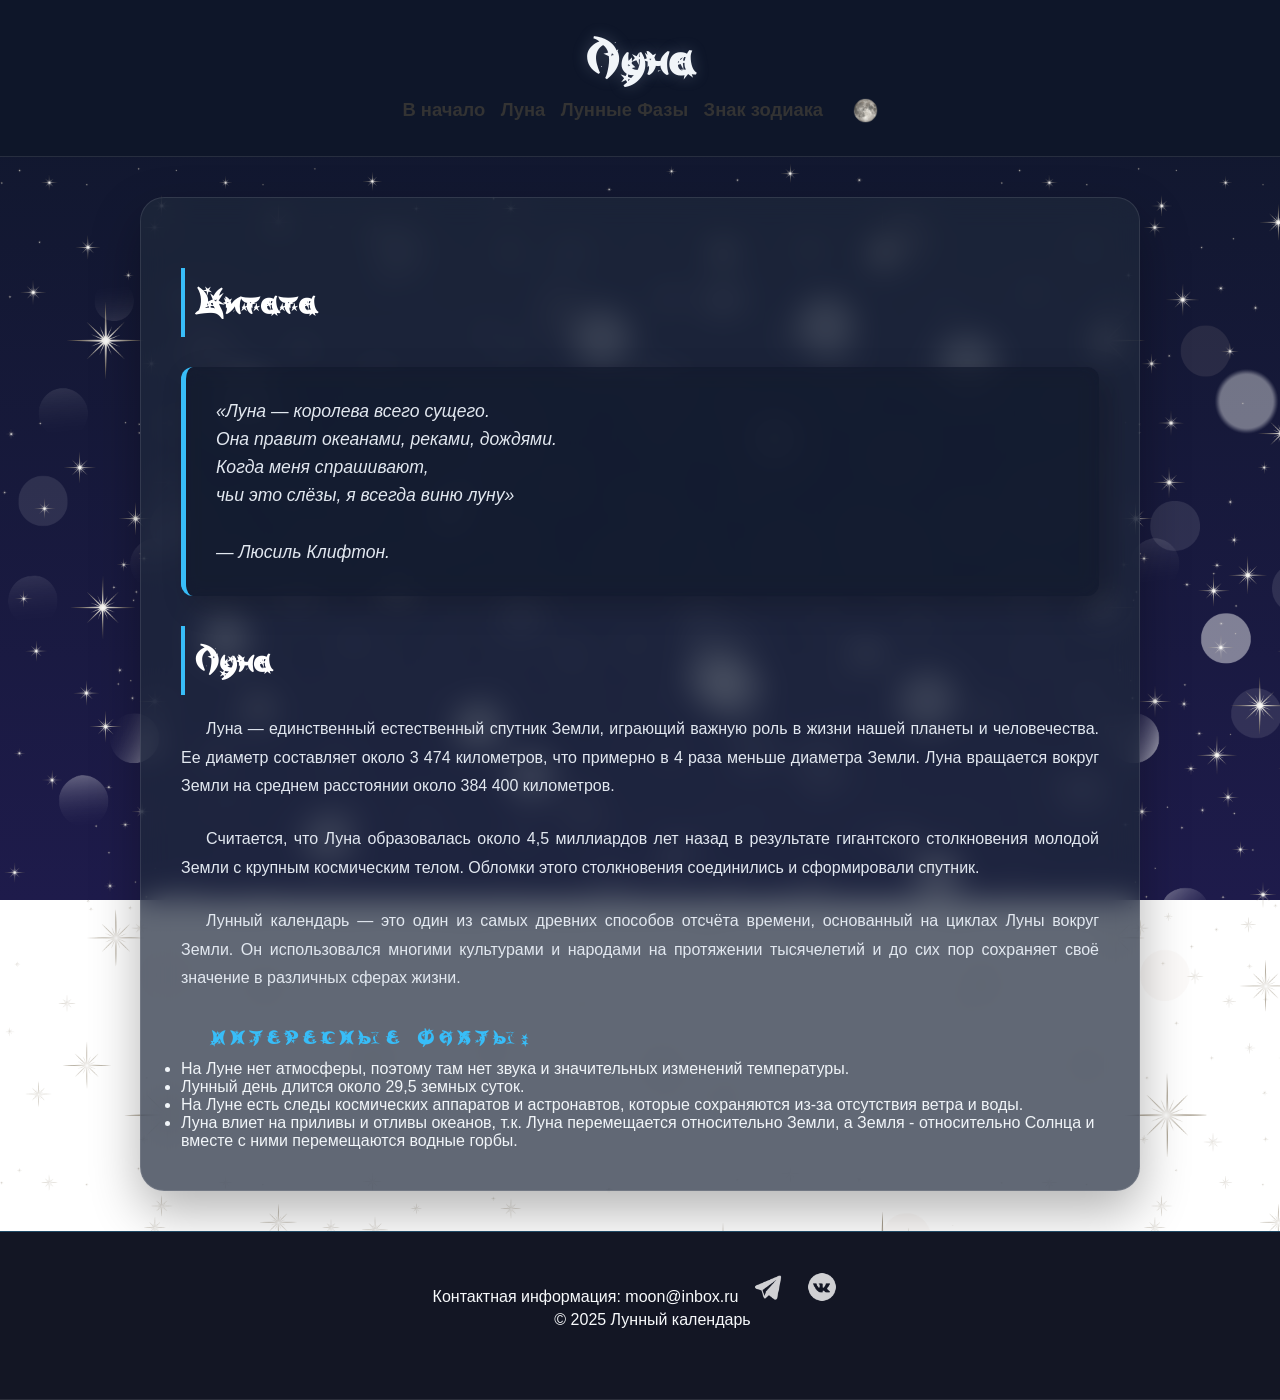
==== pages/page1.html @ 77b9e89a "Add files via upload" ====
<!DOCTYPE html>
<html lang="ru">

<head>
  <meta charset="UTF-8" />
  <meta name="viewport" content="width=device-width, initial-scale=1.0">
  <meta name="description" content="Лунный календарь - фазы и влияние" />
  <link rel="stylesheet" href="../css/style.css" />
  <link rel="stylesheet" href="../css/mobile.css" media="screen and (max-width: 600px) and (orientation: portrait)" />
  <link rel="stylesheet" href="../css/mobileLand.css"
    media="screen and (max-width: 600px) and (orientation: landscape)" />
  <link rel="stylesheet" href="../css/tablet.css" media="screen and (min-width: 601px) and (max-width: 900px)" />
  <link rel="stylesheet" href="../css/laptop.css" media="screen and (min-width: 901px) and (max-width: 1300px)" />
  <link rel="stylesheet" href="../css/large.css" media="screen and (min-width: 1500px)" />
  <link rel="shortcut icon" href="favicon.ico" />
  <title>Лунный календарь</title>
</head>

<body>
  <header id="header">
    <h1>Луна</h1>
    <nav role="navigation">
      <a href="../index.html">В начало</a>
      <a href="../pages/page1.html">Луна</a>
      <a href="../pages/page2.html">Лунные Фазы</a>
      <a href="../pages/page3.html">Знак зодиака</a>      
      <button id="theme-toggle" class="theme-btn">
                <img id="theme-icon" src="../media/полнолуние.png" alt="Сменить тему">
      </button>
    </nav>
  </header>
  <div class="container">
    <main>
      <h2>Цитата</h2>
      <cite>
        «Луна — королева всего сущего. <br />
        Она правит океанами, реками, дождями. <br />
        Когда меня спрашивают, <br />
        чьи это слёзы, я всегда виню луну» <br />
        <br />
        — Люсиль Клифтон.
      </cite>

      <h2>Луна</h2>
      <p>
        Луна — единственный естественный спутник Земли, играющий важную роль в
        жизни нашей планеты и человечества. Ее диаметр составляет около 3 474
        километров, что примерно в 4 раза меньше диаметра Земли. Луна
        вращается вокруг Земли на среднем расстоянии около 384 400 километров.
      </p>
      <p>
        Считается, что Луна образовалась около 4,5 миллиардов лет назад в
        результате гигантского столкновения молодой Земли с крупным
        космическим телом. Обломки этого столкновения соединились и
        сформировали спутник.
      </p>
      <p>
        Лунный календарь — это один из самых древних способов отсчёта времени,
        основанный на циклах Луны вокруг Земли. Он использовался многими
        культурами и народами на протяжении тысячелетий и до сих пор сохраняет
        своё значение в различных сферах жизни.
      </p>

      <h3>Интересные факты:</h3>
      <ul>
        <li>
          На Луне нет атмосферы, поэтому там нет звука и значительных
          изменений температуры.
        </li>
        <li>Лунный день длится около 29,5 земных суток.</li>
        <li>
          На Луне есть следы космических аппаратов и астронавтов, которые
          сохраняются из-за отсутствия ветра и воды.
        </li>
        <li>
          Луна влиет на приливы и отливы океанов, т.к. Луна перемещается относительно Земли, 
          а Земля - относительно Солнца и вместе с ними перемещаются водные горбы.
        </li>
      </ul>
    </main>
  </div>
  <footer id="footer">
    <div class="footer-text">
      Контактная информация: moon@inbox.ru
      <a href="#"><img src="../media/tg.png" alt="Telegram"></a>
      <a href="#"><img src="../media/vk.png" alt="VK"></a>
    </div>
    <p class="footer-text">&copy; 2025 Лунный календарь</p>
  </footer>
  <script src="../js/theme.js"></script>
</body>

</html>
---- css/style.css ----
@font-face {
  font-family: 'Moonlight';
  src: url("../fonts/MoonlightRegular.ttf") format("truetype");
}

* {
  margin: 0;
  padding: 0;
  box-sizing: border-box;
}

/* текст */
h1 {
  color: #f1f5f9;
  font-family: 'Moonlight';
  font-size: 2.8em;
  text-shadow: 0 0 15px rgba(148, 163, 184, 0.3);
}

h2 {
  color: #ffffff;
  font-family: 'Moonlight';
  font-size: 2em;
  border-left: 4px solid #38bdf8;
  padding-left: 20px;
  margin: 30px 0 20px 0;
  line-height: normal;
  padding: 10px;
}

.zodiac-btn h2 {
  border: none;
  padding: 0;
  margin: 0;
  color: inherit;
}

h3 {
  color: #38bdf8;
  letter-spacing: 3px;
  text-transform: uppercase;
  font-size: 1.1em;
  font-family: 'Moonlight';
  line-height: 1.2;
  letter-spacing: 5px;
  padding: 11px;
  padding-left: 30px;
}

.zodiac-form h3 {
  color: #1e293b;
  margin-bottom: 20px;
  font-weight: 800;
}

h4 {
  color: rgb(72, 172, 230);
  font-size: 18px;
  font-family: 'Moonlight';
  margin-top: 25px;
  font-style: oblique;
}
.res-text h4 {
  color: rgb(72, 172, 230);
  font-size: 2.2em;
  font-family: 'Moonlight';
  margin-top: 25px;
  font-style: normal;
}
h5 {
  color: #51d9fc;
  font-size: 18px;
  text-align: justify;
  text-align-last: center;
  padding: 0.5em;
  font-family: Georgia, serif;
}

h6 {
  color: #bbc9e0;
  font-size: 18px;
  text-align: justify;
  text-align-last: center;
  padding: 0.5em;
  font-size: 1.2em;
  font-family: Georgia, serif;
}

.stronger {
  color: #001031;
  font-size: 20px;
  padding: 0.5em;
  font-size: 1.4em;
  font-family: Georgia, Impact, Haettenschweiler, 'Arial Narrow Bold', sans-serif;
}


p {
  color: #e2e8f0;
  line-height: 1.8;
  margin-bottom: 1.5em;
  text-indent: 25px;
  text-align: justify;
  font-weight: 450;
}

.footer-text {
  color: #f8fafc !important;
  font-weight: 500;
  text-align: center;
}

/* Компоненты страниц */
aside {
  line-height: 1.5;
  text-align: justify;
  color: #ffffff;
}

header,
footer,
.header,
.footer {
  background: rgba(15, 23, 42, 0.9);
  backdrop-filter: blur(10px);
  padding: 25px 0;
  text-align: center;
  border-bottom: 1px solid rgba(255, 255, 255, 0.1);
}

footer,
.footer {
  background: rgba(7, 10, 25, 0.95);
  padding: 40px 0;
  text-align: center;
  border-top: 1px solid rgba(56, 189, 248, 0.3);
}

.container,
.mainContainer {
  flex: 1 0 auto;
  display: flex;
  flex-direction: column;
  background-image: url(../media/фоновые.png);
  background-repeat: repeat;
  background-size: 1000px 1000px;
  animation: sailor 120s linear infinite;
  width: 100%;
  background-blend-mode: screen;
}

.row {
  flex-direction: row;
  flex-wrap: wrap;
  gap: 2em;
}

.rowColumns {
  flex-direction: row;
  Justify-content: center;
  flex-wrap: nowrap;
  display: flex;
  flex: 1;
}

.column {
  display: flex;
  flex-direction: column;
  gap: 2em;
}

.sidebarLeft {
  justify-self: right;
  max-width: 40%;
  gap: 2em;
  justify-content: center;
}

.sidebarRight {
  justify-self: left;
  gap: 2em;
  justify-content: center;
}

html {
  height: 100%;
}

body {
  margin: 0;
  display: flex;
  flex-direction: column;
  min-height: 100vh;
  font-family: 'Inter', 'Segoe UI', Roboto, sans-serif;

  background: linear-gradient(to bottom, #0f172a 0%, #1e1b4b 100%);
  background-attachment: fixed;
  background-repeat: no-repeat;
  background-size: cover;

  color: #f1f5f9;

  transition: background 0.5s ease, color 0.5s ease;
}


@keyframes sailor {
  from {
    background-position: 0 0;
  }

  to {
    background-position: 0 1000px;
  }
}

nav a {
  margin: 0 20px;
  text-decoration: none;
  color: #94a3b8;
  font-weight: 500;
  font-size: 1em;
  transition: 0.3s;
}

nav a:hover {
  color: #f8fafc;
  text-shadow: 0 0 10px rgba(255, 255, 255, 0.5);
}

main {
  padding: 40px;
  max-width: 1000px;
  margin: 40px auto;
  background: rgba(30, 41, 59, 0.7);
  border: 1px solid rgba(255, 255, 255, 0.1);
  border-radius: 24px;
  box-shadow: 0 20px 50px rgba(0, 0, 0, 0.3);
  backdrop-filter: blur(15px);
}

.search-wrapper {
    margin: 20px 0;
    display: flex;
    justify-content: center;
}

.search-box {
    position: relative;
    width: 100%;
    max-width: 500px;
}

.search-box input {
    width: 100%;
    padding: 15px 45px 15px 20px;
    border-radius: 30px;
    border: 2px solid #38bdf8;
    background: rgba(255, 255, 255, 0.1);
    color: white;
    font-size: 1rem;
    outline: none;
}

.search-icon {
    position: absolute;
    right: 20px;
    top: 50%;
    transform: translateY(-50%);
    font-size: 1.2rem;
    pointer-events: auto;
    cursor: pointer;
    transition: 0.3s;
    user-select: none;
}

.search-icon:hover {
    color: #38bdf8; 
    transform: translateY(-50%) scale(1.2);
}

/* Знаки зодиака */
.zodiac-form {
  background: rgba(198, 228, 252, 0.9);
  padding: 40px;
  border-radius: 24px;
  color: #0f172a;
  box-shadow: 0 25px 50px -12px rgba(0, 0, 0, 0.5);
}

.zodiac-form input {
  background: #f1f5f9;
  border: 2px solid #cbd5e1;
  padding: 12px 15px;
  border-radius: 12px;
  color: #0f172a;
  font-size: 1rem;
  transition: 0.3s;
}

.zodiac-form input:focus {
  border-color: #38bdf8;
  outline: none;
  background: #ffffff;
}

.zodiac-card {
  display: flex;
  align-items: center;
  background: rgba(198, 228, 252, 0.9);
  padding: 20px;
  border-radius: 15px;
  margin-top: 30px;
  border: 1px solid #1d014b;
  gap: 20px;
}

#resImg {
  width: 150px;
  height: 150px;
  object-fit: contain;
}

@media (max-width: 600px) {
  .zodiac-card {
    flex-direction: column;
    text-align: center;
  }
}

/* Кнопки */
.theme-btn {
  background: none;
  border: none;
  cursor: pointer;
  vertical-align: middle;
  margin-left: 15px;
  padding: 5px;
  transition: transform 0.3s;
}

.theme-btn:hover {
  transform: scale(1.2);
}

.theme-btn img {
  width: 25px;
  height: 25px;
}

.btn-container {
  display: flex;
  justify-content: center;
  margin: 30px 0;
}

.zodiac-btn {
  background: rgba(56, 189, 248, 0.15);
  border: 2px solid #38bdf8;
  color: #38bdf8;
  padding: 15px 30px;
  border-radius: 50px;
  font-family: 'Moonlight';
  transition: 0.4s;
}

.zodiac-btn:hover {
  background: #38bdf8;
  color: #0f172a;
  transform: scale(1.05);
}

.form-buttons {
  display: flex;
  gap: 15px;
  justify-content: center;
  margin-top: 20px;
}

.form-buttons button {
    padding: 12px 25px;
    border-radius: 8px;
    border: none;
    font-family: 'Moonlight';
    font-size: 1rem;
    cursor: pointer;
    transition: 0.3s;
}

.form-buttons button:first-child {
    background-color: #38bdf8;
    color: #0f172a;
}
 .form-buttons button:last-child {
  background: #f3f3f3;
  color: #000000;
}

.form-buttons button:hover {
  transform: translateY(-2px);
  filter: brightness(1.2);
}

/* Список */

.phase-result-item {
  display: flex;
  align-items: center;
  justify-content: space-between;
  background: rgba(255, 255, 255, 0.05);
  margin: 10px 0;
  padding: 15px;
  border-radius: 12px;
  border: 1px solid rgba(56, 189, 248, 0.2);
}

.phase-result-info h3 {
  padding: 0;
  margin-bottom: 5px;
  letter-spacing: 1px;
}

.phase-result-dates {
  font-size: 1.1em;
  color: #f1f5f9;
}

.phase-result-img {
  width: 80px;
  height: 80px;
  object-fit: contain;
}

.styled-select {
  width: 100%;
  max-width: 400px;
  padding: 12px 20px;
  font-size: 1rem;
  font-style: italic;
  color: #38bdf8;
  background: rgba(30, 41, 59, 0.8);
  border: 2px solid #38bdf8;
  border-radius: 12px;
  cursor: pointer;
  appearance: none;
  background-image: url("data:image/svg+xml;charset=UTF-8,%3csvg xmlns='http://www.w3.org/2000/svg' viewBox='0 0 24 24' fill='none' stroke='%2338bdf8' stroke-width='2' stroke-linecap='round' stroke-linejoin='round'%3e%3cpolyline points='6 9 12 15 18 9'%3e%3c/polyline%3e%3c/svg%3e");
  background-repeat: no-repeat;
  background-position: right 15px center;
  background-size: 15px;
  transition: 0.3s;
  margin-bottom: 20px;
}

.styled-select:hover {
  box-shadow: 0 0 15px rgba(56, 189, 248, 0.4);
  background-color: rgba(30, 41, 59, 1);
}

body.light-theme .styled-select {
  background-color: #ffffff;
  color: #1d014b;
  border-color: #1d014b;
}

/* Лунный фазы*/
blockquote {
  font-style: italic;
  background: #f0f8ff;
  border-left: 5px solid #88aaff;
  margin-bottom: 20px;
  padding: 10px 20px;
}

article p {
  display: block;
  margin-bottom: 1.1em;
}

caption {
  caption-side: top;
  font-weight: bold;
  font-size: 2em;
  color: #ebebeb;
  margin-bottom: 10px;
  font-family: 'Moonlight';
}

.tableContainer {
  border-radius: 12px;
  overflow: hidden;
  border: 1px solid rgba(255, 255, 255, 0.1);
}

th {
  background: #1e293b;
  color: #38bdf8;
  font-family: 'Moonlight';
  padding: 15px;
  border: 1px solid rgba(255, 255, 255, 0.1);
}

td {
  padding: 15px;
  border: 1px solid rgba(255, 255, 255, 0.05);
  color: #cbd5e1;
}

table {
  width: 100%;
  border-collapse: collapse;
  border: 1px solid rgba(15, 23, 42, 0.6);
}

colgroup col.name {
  background-color: #1b1b1b;
}

colgroup col.dur {
  background-color: #011738;
}

th[scope="col"] {
  background-color: #002153;
  text-align: center;
}


.g {
  max-height: 1.3em;
  width: 100%;
}

.footer-text a img {
  filter: brightness(0) invert(1);
  width: 30px;
  margin: 0 10px;
  transition: 0.3s;
  opacity: 0.8;
}

.footer-text a img:hover {
  transform: translateY(-5px);
  opacity: 1;
  filter: drop-shadow(0 0 8px #38bdf8) brightness(0) invert(1);
}

.social-icons img:hover {
  opacity: 1;
  filter: invert(1) brightness(1);
}

/* Цитата */
cite {
  display: block;
  background: rgba(15, 23, 42, 0.6);
  border-left: 5px solid #38bdf8;
  padding: 30px;
  margin: 30px 0;
  font-style: italic;
  color: #e2e8f0;
  border-radius: 12px;
  box-shadow: 10px 10px 30px rgba(0, 0, 0, 0.2);
  backdrop-filter: blur(10px);
  line-height: 1.6;
  font-size: 1.1em;
}

/* Светлая тема - адаптация новых элементов */
body.light-theme {
  background-attachment: fixed;
  background-repeat: no-repeat;
  background-size: cover;
  background: rgba(255, 255, 255);
  transition: background 0.5s ease, color 0.5s ease;
}

body.light-theme main {
  background: rgba(255, 255, 255, 0.85);
  border: 1px solid rgba(0, 0, 0, 0.1);
  box-shadow: 0 10px 30px rgba(0, 0, 0, 0.05);
}

body.light-theme .header,
body.light-theme header,
body.light-theme footer {
  background: rgba(235, 235, 235, 0.7);
  flex-shrink: 0;
  box-shadow: 0 4px 20px rgba(0, 0, 0, 0.05);
  border: none;
}

body.light-theme footer,
.footer {
  box-shadow: 0 4px 20px rgba(0, 0, 0, 0.08);
}

body.light-theme .search-box input {
    background: #fff;
    color: #000;
    border-color: #1d014b;
}

body.light-theme h1 {
  color: #1d014b;
  line-height: 1.4;
  text-shadow: 0 0 15px rgba(148, 163, 184, 0.3);
}

body.light-theme h2 {
  color: #000000;
  border-left-color: #08011d;
}

body.light-theme .zodiac-btn h2 {
  color: #02035a;
}

body.light-theme h3 {
  color: #1d014b;
}

body.light-theme h5 {
  color: #1d2b44;
  font-size: 18px;
  text-align: justify;
  text-align-last: center;
  padding: 0.5em;
  font-family: Georgia, serif;
}

body.light-theme p,
body.light-theme aside,
body.light-theme li,
body.light-theme h6,
body.light-theme caption,
body.light-theme .res-text p {
  color: #000000 !important;
  text-shadow: none;
}

body.light-theme cite {
  display: block;
  background-color: rgba(0, 0, 0, 0.05);
  margin: 20px 0;
  padding: 15px;
  border-top: 2px dotted #1d014b;
  border-radius: 10px;
  color: #07011a;
}

/* Список */
body.light-theme #phaseSelect {
  background: #fff;
  color: #1d014b;
  border-color: #1d014b;
}
body.light-theme .phase-result-item {
  background: #f8fafc;
  border-color: #cbd5e1;
}
body.light-theme .phase-result-dates {
  color: #000;
}

/* Таблица */
body.light-theme table {
  background: #ffffff;
  border: 1px solid #cbd5e1;
}

body.light-theme td {
  background: transparent;
  color: #000000;
  border: 1px solid #cbd5e1;
}

body.light-theme th {
  background: #f8fafc;
  color: #1d014b;
  border: 1px solid #cbd5e1;
}

body.light-theme col.name, 
body.light-theme col.dur,
body.light-theme col.degphoto {
    background-color: transparent !important;
}

body.light-theme nav a {
  color: #000000;
}

body.light-theme nav a:hover {
  color: #4102a5;
}

body.light-theme .form-buttons button:first-child {
  background: #1d014b;
  color: #ffffff;
}

/* Кнопки */
body.light-theme .zodiac-btn {
  background: #ffffff;
  border: 2px solid #1d014b;
  color: #1d014b;
  box-shadow: 0 5px 15px rgba(29, 1, 75, 0.1);
}

body.light-theme .zodiac-btn:hover {
  background: #ced8fd;
  color: #1b1b1b;
}

body.light-theme .zodiac-form {
  background: #ffffff;
  border: 1px solid #1d014b;
  box-shadow: 0 20px 40px rgba(0, 0, 0, 0.2);
}

body.light-theme .zodiac-form input {
  border: 1px solid #000000;
  background: #ffffff;
}

body.light-theme .footer-text {
  color: #000000 !important;
}

body.light-theme .footer-text a img {
  filter: grayscale(1) brightness(0);
}

body.light-theme .container,
body.light-theme .mainContainer {
  opacity: 0.9;
}

body.light-theme .search-icon {
    color: #1d014b; 
}

body.light-theme .g {
  max-height: 1.3em;
  width: 100%;
}
---- css/mobile.css ----
h1 { font-size: 1.7em; }
h2 { font-size: 1.4em; }
nav a { display: block; margin: 10px 0; font-size: 1.1em; }
main { padding: 15px; }
.sidebarLeft, .sidebarRight { width: 100%; }
---- css/mobileLand.css ----
h1 { font-size: 1.2em; }
nav a { margin: 0 5px; font-size: 0.9em; }
header { padding: 10px; }
---- css/tablet.css ----
h1 { font-size: 2em; }
nav a { margin: 0 10px; font-size: 1.1em; }
---- css/laptop.css ----
nav a {
  margin: 0 0.3em;
  text-decoration: none;
  color:#333;
  font-weight: bold;
	font-size: 1.15em;
}
nav a:hover {
  color: rgb(16, 0, 41);
}
#textFooter {
  line-height: 1.6;
  text-indent: 15px;
  text-align: center;
}
.g {
	max-height: 1.5em;
	width: 100%;
}
.tableContainer {
	overflow: auto;
	max-width: 100%;
}
---- css/large.css ----
main {max-width: 1300px; padding: 60px;}
h1 { font-size: 3.0em; }
h2 { font-size: 2.5em; padding-left: 25px; }
h3 { font-size: 25px; letter-spacing: 2.3px; }
h4,h5 { font-size: 23px;}
h6{ font-size: 1.3em;}
p{font-size: 1.2em;}
th,
td {
  padding: 20px;
  font-size: 1.2em;
}
.g {
  max-height: 2.0em;
  width: 100%;
}
nav a {
  font-size: 1.2em;
}
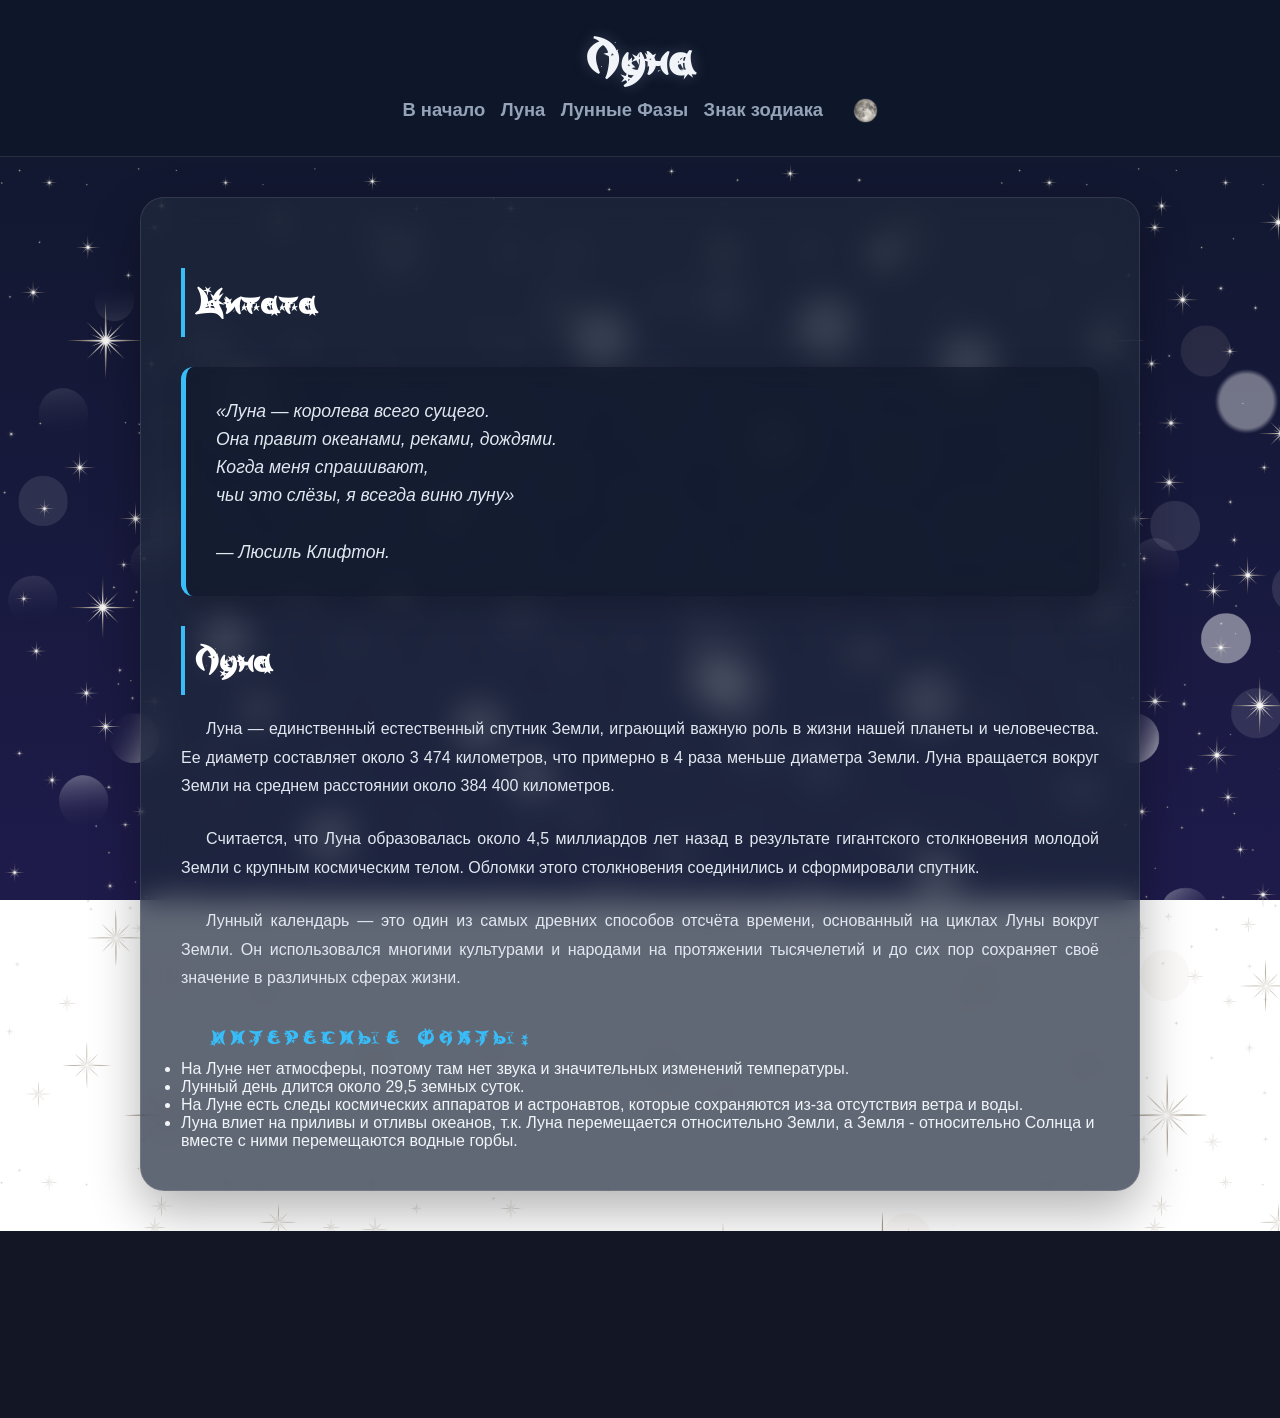
==== commit 89211977: "Update page1.html footer" ====
--- a/pages/page1.html
+++ b/pages/page1.html
@@ -7,10 +7,9 @@
   <meta name="description" content="Лунный календарь - фазы и влияние" />
   <link rel="stylesheet" href="../css/style.css" />
   <link rel="stylesheet" href="../css/mobile.css" media="screen and (max-width: 600px) and (orientation: portrait)" />
-  <link rel="stylesheet" href="../css/mobileLand.css"
-    media="screen and (max-width: 600px) and (orientation: landscape)" />
-  <link rel="stylesheet" href="../css/tablet.css" media="screen and (min-width: 601px) and (max-width: 900px)" />
-  <link rel="stylesheet" href="../css/laptop.css" media="screen and (min-width: 901px) and (max-width: 1300px)" />
+  <link rel="stylesheet" href="../css/mobileLand.css" media="screen and (max-width: 1000px) and (orientation: landscape)" />
+  <link rel="stylesheet" href="../css/tablet.css" media="screen and (min-width: 601px) and (max-width: 950px)" />
+  <link rel="stylesheet" href="../css/laptop.css" media="screen and (min-width: 951px) and (max-width: 1300px)" />
   <link rel="stylesheet" href="../css/large.css" media="screen and (min-width: 1500px)" />
   <link rel="shortcut icon" href="favicon.ico" />
   <title>Лунный календарь</title>
@@ -82,7 +81,9 @@
   <footer id="footer">
     <div class="footer-text">
       Контактная информация: moon@inbox.ru
-      <a href="#"><img src="../media/tg.png" alt="Telegram"></a>
+    </div>
+    <div class="footer-text">
+      <a href="https://t.me/sayonaraf"><img src="../media/tg.png" alt="Telegram"></a>
       <a href="#"><img src="../media/vk.png" alt="VK"></a>
     </div>
     <p class="footer-text">&copy; 2025 Лунный календарь</p>
@@ -90,4 +91,5 @@
   <script src="../js/theme.js"></script>
 </body>
 
-</html>+</html>
+
--- a/css/style.css
+++ b/css/style.css
@@ -60,6 +60,7 @@
   margin-top: 25px;
   font-style: oblique;
 }
+
 .res-text h4 {
   color: rgb(72, 172, 230);
   font-size: 2.2em;
@@ -67,6 +68,7 @@
   margin-top: 25px;
   font-style: normal;
 }
+
 h5 {
   color: #51d9fc;
   font-size: 18px;
@@ -157,7 +159,7 @@
 
 .rowColumns {
   flex-direction: row;
-  Justify-content: center;
+  justify-content: center;
   flex-wrap: nowrap;
   display: flex;
   flex: 1;
@@ -182,6 +184,21 @@
   justify-content: center;
 }
 
+#moonPhaseImg {
+  display: block;
+  width: 100%;
+  max-width: 560px;
+  height: auto;
+  margin: 0 auto;
+  object-fit: contain;
+  max-height: 80vh;
+}
+
+.current-moon-block { 
+  text-align: center;
+  margin: 20px 0;
+}
+
 html {
   height: 100%;
 }
@@ -192,14 +209,11 @@
   flex-direction: column;
   min-height: 100vh;
   font-family: 'Inter', 'Segoe UI', Roboto, sans-serif;
-
   background: linear-gradient(to bottom, #0f172a 0%, #1e1b4b 100%);
   background-attachment: fixed;
   background-repeat: no-repeat;
   background-size: cover;
-
   color: #f1f5f9;
-
   transition: background 0.5s ease, color 0.5s ease;
 }
 
@@ -240,43 +254,43 @@
 }
 
 .search-wrapper {
-    margin: 20px 0;
-    display: flex;
-    justify-content: center;
+  margin: 20px 0;
+  display: flex;
+  justify-content: center;
 }
 
 .search-box {
-    position: relative;
-    width: 100%;
-    max-width: 500px;
+  position: relative;
+  width: 100%;
+  max-width: 500px;
 }
 
 .search-box input {
-    width: 100%;
-    padding: 15px 45px 15px 20px;
-    border-radius: 30px;
-    border: 2px solid #38bdf8;
-    background: rgba(255, 255, 255, 0.1);
-    color: white;
-    font-size: 1rem;
-    outline: none;
+  width: 100%;
+  padding: 15px 45px 15px 20px;
+  border-radius: 30px;
+  border: 2px solid #38bdf8;
+  background: rgba(255, 255, 255, 0.1);
+  color: white;
+  font-size: 1rem;
+  outline: none;
 }
 
 .search-icon {
-    position: absolute;
-    right: 20px;
-    top: 50%;
-    transform: translateY(-50%);
-    font-size: 1.2rem;
-    pointer-events: auto;
-    cursor: pointer;
-    transition: 0.3s;
-    user-select: none;
+  position: absolute;
+  right: 20px;
+  top: 50%;
+  transform: translateY(-50%);
+  font-size: 1.2rem;
+  pointer-events: auto;
+  cursor: pointer;
+  transition: 0.3s;
+  user-select: none;
 }
 
 .search-icon:hover {
-    color: #38bdf8; 
-    transform: translateY(-50%) scale(1.2);
+  color: #38bdf8;
+  transform: translateY(-50%) scale(1.2);
 }
 
 /* Знаки зодиака */
@@ -378,20 +392,21 @@
 }
 
 .form-buttons button {
-    padding: 12px 25px;
-    border-radius: 8px;
-    border: none;
-    font-family: 'Moonlight';
-    font-size: 1rem;
-    cursor: pointer;
-    transition: 0.3s;
+  padding: 12px 25px;
+  border-radius: 8px;
+  border: none;
+  font-family: 'Moonlight';
+  font-size: 1rem;
+  cursor: pointer;
+  transition: 0.3s;
 }
 
 .form-buttons button:first-child {
-    background-color: #38bdf8;
-    color: #0f172a;
-}
- .form-buttons button:last-child {
+  background-color: #38bdf8;
+  color: #0f172a;
+}
+
+.form-buttons button:last-child {
   background: #f3f3f3;
   color: #000000;
 }
@@ -489,6 +504,7 @@
   border-radius: 12px;
   overflow: hidden;
   border: 1px solid rgba(255, 255, 255, 0.1);
+  overflow-x: scroll
 }
 
 th {
@@ -595,9 +611,9 @@
 }
 
 body.light-theme .search-box input {
-    background: #fff;
-    color: #000;
-    border-color: #1d014b;
+  background: #fff;
+  color: #000;
+  border-color: #1d014b;
 }
 
 body.light-theme h1 {
@@ -654,10 +670,12 @@
   color: #1d014b;
   border-color: #1d014b;
 }
+
 body.light-theme .phase-result-item {
   background: #f8fafc;
   border-color: #cbd5e1;
 }
+
 body.light-theme .phase-result-dates {
   color: #000;
 }
@@ -680,10 +698,10 @@
   border: 1px solid #cbd5e1;
 }
 
-body.light-theme col.name, 
+body.light-theme col.name,
 body.light-theme col.dur,
 body.light-theme col.degphoto {
-    background-color: transparent !important;
+  background-color: transparent !important;
 }
 
 body.light-theme nav a {
@@ -737,10 +755,10 @@
 }
 
 body.light-theme .search-icon {
-    color: #1d014b; 
+  color: #1d014b;
 }
 
 body.light-theme .g {
   max-height: 1.3em;
   width: 100%;
-}+}
--- a/css/mobile.css
+++ b/css/mobile.css
@@ -1,5 +1,72 @@
-h1 { font-size: 1.7em; }
-h2 { font-size: 1.4em; }
-nav a { display: block; margin: 10px 0; font-size: 1.1em; }
-main { padding: 15px; }
-.sidebarLeft, .sidebarRight { width: 100%; }+h1 {font-size: 1.9em;}
+
+h2 {font-size: 1.3em;}
+
+.res-text h4 {font-size: 1.2em;}
+
+h3 {
+    font-size: 1em;
+    padding-left: 2px;
+}
+
+h6 { font-size: 12px;}
+
+ul{font-size: 0.77em; }
+
+p {font-size: 0.8em;}
+
+cite {
+    padding: 20px;
+    margin: 20px 0;
+    font-size: 0.7em;
+}
+nav a {
+    font-size: 0.8em;
+    margin: 0 3px;
+}
+.stronger {
+    padding: 0.5em;
+    font-size: 0.8em;
+}
+.footer-text {font-size: 11px;}
+
+.rowColumns {
+    flex-direction: column;
+    flex-wrap: wrap;
+    justify-content: center;
+    align-items: stretch;
+    display: flex;
+}
+
+.sidebarLeft,
+.sidebarRight {
+    width: 100%;
+    max-width: 100%;
+    min-width: auto;
+    justify-content: center;
+}
+
+.sidebarLeft img.g {
+    display: none !important;
+}
+
+.current-moon-block img {
+    width: 100%;
+    height: auto;
+    max-width: 100%;
+    display: block;
+    margin: 0 auto;
+}
+
+main {
+    margin: 20px;
+    padding: 25px;
+}
+
+#moonPhaseImg {
+    width: auto;
+    max-width: 78vw;
+    max-height: 78vh;
+    height: auto;
+}
+
--- a/css/mobileLand.css
+++ b/css/mobileLand.css
@@ -1,3 +1,22 @@
-h1 { font-size: 1.2em; }
-nav a { margin: 0 5px; font-size: 0.9em; }
-header { padding: 10px; }+h1 {font-size: 2.1em;}
+
+h6 {font-size: 15px;}
+
+p {font-size: 1em;}
+
+cite {
+  padding: 20px;
+  margin: 20px 0;
+  font-size: 0.9em;
+}
+.res-text h4 {
+    font-size: 1.2em;
+}
+.stronger {
+    padding: 0.5em;
+    font-size: 1em;
+}
+main {margin: 20px;}
+
+nav a { font-size: 0.8em; margin: 0 10px;}
+
--- a/css/tablet.css
+++ b/css/tablet.css
@@ -1,2 +1,14 @@
 h1 { font-size: 2em; }
-nav a { margin: 0 10px; font-size: 1.1em; }+.res-text h4 {
+    font-size: 1.6em;
+}
+h6 { font-size: 15px;}
+.stronger {
+    padding: 0.5em;
+    font-size: 1em;
+}
+nav a { margin: 0 10px; font-size: 1.1em; }
+main {
+  margin: 25px;
+  padding: 35px;
+}
--- a/css/laptop.css
+++ b/css/laptop.css
@@ -1,13 +1,10 @@
 nav a {
   margin: 0 0.3em;
   text-decoration: none;
-  color:#333;
   font-weight: bold;
 	font-size: 1.15em;
 }
-nav a:hover {
-  color: rgb(16, 0, 41);
-}
+
 #textFooter {
   line-height: 1.6;
   text-indent: 15px;
@@ -20,4 +17,4 @@
 .tableContainer {
 	overflow: auto;
 	max-width: 100%;
-}+}
--- a/css/large.css
+++ b/css/large.css
@@ -17,3 +17,14 @@
 nav a {
   font-size: 1.2em;
 }
+
+#moonPhaseImg {
+  display: block;
+  width: 100%;
+  max-width: 560px;  
+  height: auto; 
+  margin: 0 auto;
+  object-fit: contain;
+  max-height: 80vh; 
+}
+
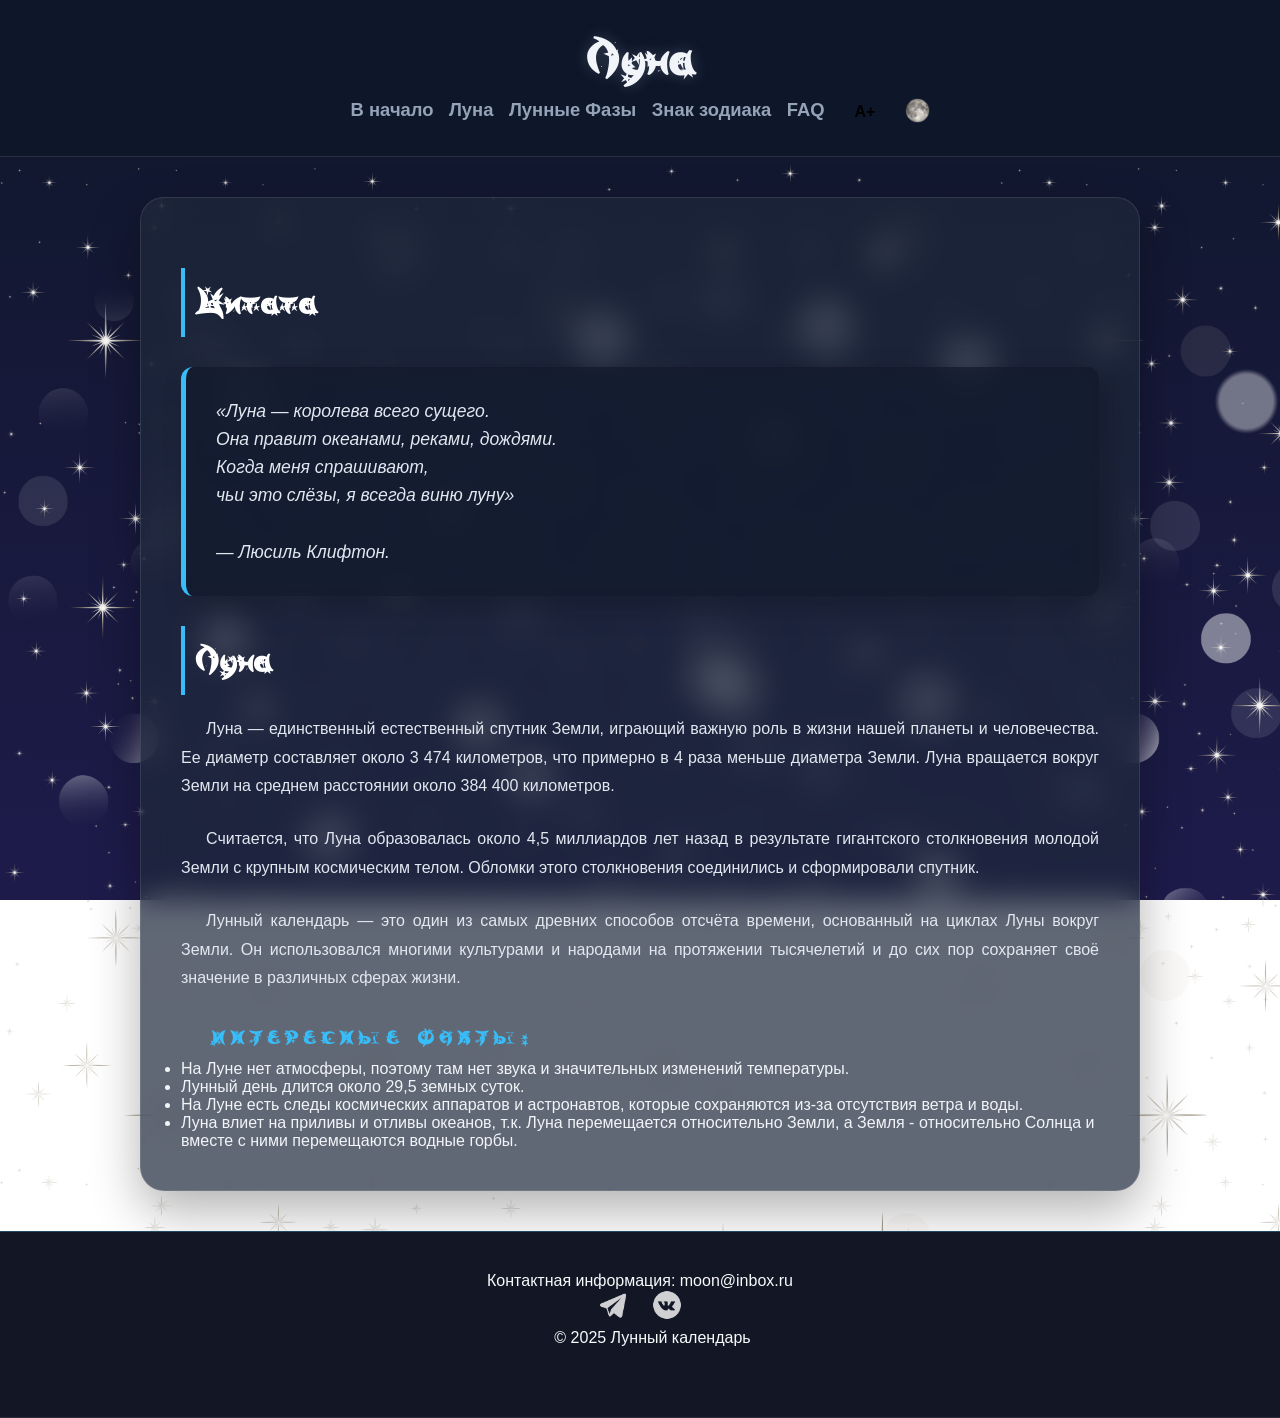
==== commit 527cd656: "Update page1.html" ====
--- a/pages/page1.html
+++ b/pages/page1.html
@@ -9,8 +9,8 @@
   <link rel="stylesheet" href="../css/mobile.css" media="screen and (max-width: 600px) and (orientation: portrait)" />
   <link rel="stylesheet" href="../css/mobileLand.css" media="screen and (max-width: 1000px) and (orientation: landscape)" />
   <link rel="stylesheet" href="../css/tablet.css" media="screen and (min-width: 601px) and (max-width: 950px)" />
-  <link rel="stylesheet" href="../css/laptop.css" media="screen and (min-width: 951px) and (max-width: 1300px)" />
-  <link rel="stylesheet" href="../css/large.css" media="screen and (min-width: 1500px)" />
+  <link rel="stylesheet" href="../css/laptop.css" media="screen and (min-width: 951px) and (max-width: 1400px)" />
+  <link rel="stylesheet" href="../css/large.css" media="screen and (min-width: 1600px)" />
   <link rel="shortcut icon" href="favicon.ico" />
   <title>Лунный календарь</title>
 </head>
@@ -22,7 +22,11 @@
       <a href="../index.html">В начало</a>
       <a href="../pages/page1.html">Луна</a>
       <a href="../pages/page2.html">Лунные Фазы</a>
-      <a href="../pages/page3.html">Знак зодиака</a>      
+      <a href="../pages/page3.html">Знак зодиака</a>  
+      <a href="../pages/page4.html">FAQ</a>
+      <button id="font-toggle" class="theme-btn" onclick="toggleAccessibility()" title="Версия для слабовидящих">
+        <span style="font-size: 1.2em; font-weight: bold; color: inherit;">A+</span>
+      </button>    
       <button id="theme-toggle" class="theme-btn">
                 <img id="theme-icon" src="../media/полнолуние.png" alt="Сменить тему">
       </button>
@@ -84,12 +88,12 @@
     </div>
     <div class="footer-text">
       <a href="https://t.me/sayonaraf"><img src="../media/tg.png" alt="Telegram"></a>
-      <a href="#"><img src="../media/vk.png" alt="VK"></a>
+      <a href="https://vk.com/sayonaraf"><img src="../media/vk.png" alt="VK"></a>
     </div>
     <p class="footer-text">&copy; 2025 Лунный календарь</p>
   </footer>
+  <script src="../js/main.js"></script>
   <script src="../js/theme.js"></script>
 </body>
 
 </html>
-
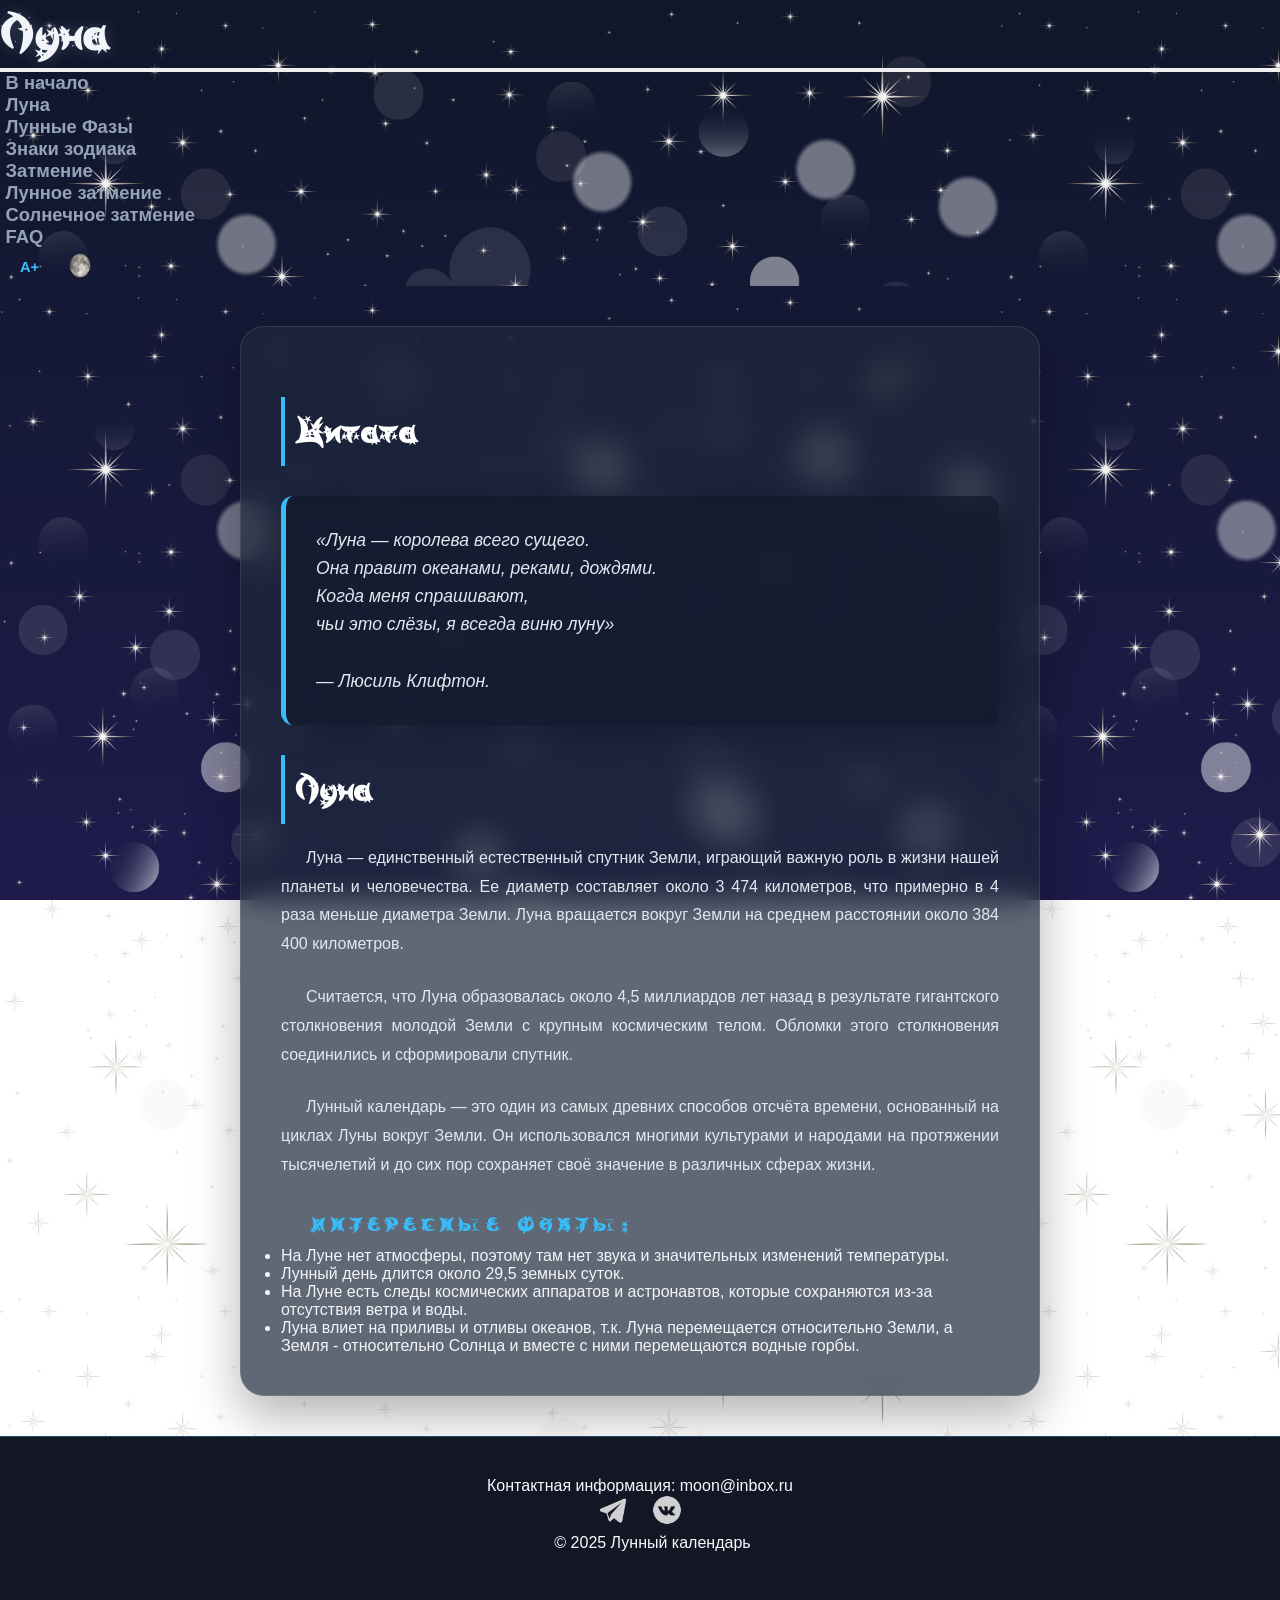
==== commit 0f689336: "Update page1.html" ====
--- a/pages/page1.html
+++ b/pages/page1.html
@@ -5,9 +5,11 @@
   <meta charset="UTF-8" />
   <meta name="viewport" content="width=device-width, initial-scale=1.0">
   <meta name="description" content="Лунный календарь - фазы и влияние" />
+  <link rel="stylesheet" href="../bootstrap/css/bootstrap.min.css">
   <link rel="stylesheet" href="../css/style.css" />
   <link rel="stylesheet" href="../css/mobile.css" media="screen and (max-width: 600px) and (orientation: portrait)" />
-  <link rel="stylesheet" href="../css/mobileLand.css" media="screen and (max-width: 1000px) and (orientation: landscape)" />
+  <link rel="stylesheet" href="../css/mobileLand.css"
+    media="screen and (max-width: 1000px) and (orientation: landscape)" />
   <link rel="stylesheet" href="../css/tablet.css" media="screen and (min-width: 601px) and (max-width: 950px)" />
   <link rel="stylesheet" href="../css/laptop.css" media="screen and (min-width: 951px) and (max-width: 1400px)" />
   <link rel="stylesheet" href="../css/large.css" media="screen and (min-width: 1600px)" />
@@ -16,23 +18,48 @@
 </head>
 
 <body>
-  <header id="header">
-    <h1>Луна</h1>
-    <nav role="navigation">
-      <a href="../index.html">В начало</a>
-      <a href="../pages/page1.html">Луна</a>
-      <a href="../pages/page2.html">Лунные Фазы</a>
-      <a href="../pages/page3.html">Знак зодиака</a>  
-      <a href="../pages/page4.html">FAQ</a>
-      <button id="font-toggle" class="theme-btn" onclick="toggleAccessibility()" title="Версия для слабовидящих">
-        <span style="font-size: 1.2em; font-weight: bold; color: inherit;">A+</span>
-      </button>    
-      <button id="theme-toggle" class="theme-btn">
-                <img id="theme-icon" src="../media/полнолуние.png" alt="Сменить тему">
+  <nav class="navbar navbar-expand-lg navbar-dark sticky-top">
+    <div class="container">
+      <h1>Луна</h1>
+      <button class="navbar-toggler" type="button" data-bs-toggle="collapse" data-bs-target="#navbarNav">
+        <span class="navbar-toggler-icon"></span>
       </button>
-    </nav>
-  </header>
-  <div class="container">
+
+      <div class="collapse navbar-collapse" id="navbarNav">
+        <ul class="navbar-nav ms-auto align-items-center">
+          <li class="nav-item"><a class="nav-link" href="../index.html">В начало</a></li>
+          <li class="nav-item"><a class="nav-link" href="page1.html">Луна</a></li>
+          <li class="nav-item"><a class="nav-link" href="page2.html">Лунные Фазы</a></li>
+          <li class="nav-item"><a class="nav-link" href="page3.html">Знаки зодиака</a></li>
+          <li class="nav-item dropdown">
+            <a class="nav-link dropdown-toggle active" href="#" id="eclipseDrop" role="button"
+              data-bs-toggle="dropdown">
+              Затмение
+            </a>
+            <ul class="dropdown-menu">
+              <li><a class="dropdown-item" href="page4.html">Лунное
+                  затмение</a></li>
+              <li><a class="dropdown-item" href="page5.html">Солнечное
+                  затмение</a></li>
+            </ul>
+          </li>
+
+          <li class="nav-item"><a class="nav-link" href="page6.html">FAQ</a></li>
+          <div class="theme-controls">
+            <button id="font-toggle" class="theme-btn" onclick="toggleAccessibility()">
+              <span style="font-size: 1.1em; font-weight: bold; color: #38bdf8;">A+</span>
+            </button>
+            <button id="theme-toggle" class="theme-btn">
+              <img id="theme-icon" src="../media/полнолуние.png" alt="Тема" style="width:22px;">
+            </button>
+          </div>
+        </ul>
+      </div>
+    </div>
+  </nav>
+
+
+  <div class="mainContainer">
     <main>
       <h2>Цитата</h2>
       <cite>
@@ -76,7 +103,7 @@
           сохраняются из-за отсутствия ветра и воды.
         </li>
         <li>
-          Луна влиет на приливы и отливы океанов, т.к. Луна перемещается относительно Земли, 
+          Луна влиет на приливы и отливы океанов, т.к. Луна перемещается относительно Земли,
           а Земля - относительно Солнца и вместе с ними перемещаются водные горбы.
         </li>
       </ul>
@@ -93,6 +120,7 @@
     <p class="footer-text">&copy; 2025 Лунный календарь</p>
   </footer>
   <script src="../js/main.js"></script>
+  <script src="../bootstrap/js/bootstrap.bundle.min.js"></script>
   <script src="../js/theme.js"></script>
 </body>
 
--- a/css/style.css
+++ b/css/style.css
@@ -104,6 +104,18 @@
   text-indent: 25px;
   text-align: justify;
   font-weight: 450;
+}
+
+#font-toggle {
+    color: #38bdf8;
+    display: inline-flex;
+    align-items: center;
+    justify-content: center;
+    text-decoration: none;
+}
+
+body.light-theme #font-toggle {
+    color: #1d014b;
 }
 
 .footer-text {
@@ -204,7 +216,8 @@
 }
 
 body {
-  margin: 0;
+  margin: 0;    
+  transition: zoom 0.3s ease;
   display: flex;
   flex-direction: column;
   min-height: 100vh;
@@ -245,6 +258,7 @@
 main {
   padding: 40px;
   max-width: 1000px;
+  min-width: 600px;
   margin: 40px auto;
   background: rgba(30, 41, 59, 0.7);
   border: 1px solid rgba(255, 255, 255, 0.1);
@@ -477,6 +491,43 @@
   border-color: #1d014b;
 }
 
+#doc-list-container {
+    margin-top: 20px;
+    width: 100%;
+}
+
+.doc-item.clickable {
+    display: block;
+    text-decoration: none;
+    color: inherit;
+    transition: all 0.3s ease;
+    cursor: pointer;
+    border-left: 4px solid #38bdf8;
+    background: rgba(56, 189, 248, 0.1);
+    padding: 12px 20px;
+    margin-bottom: 10px;
+    border-radius: 8px;
+    font-family: sans-serif;
+}
+
+.doc-item.clickable:hover {
+    background: rgba(56, 189, 248, 0.25);
+    transform: translateX(10px);
+    box-shadow: 0 4px 15px rgba(0, 0, 0, 0.2);
+    color: #38bdf8;
+}
+
+body.light-theme .doc-item.clickable {
+    background: #f1f5f9;
+    color: #1d014b;
+    border-left-color: #1d014b;
+}
+
+body.light-theme .doc-item.clickable:hover {
+    background: #e2e8f0;
+    color: #4102a5;
+}
+
 /* Лунный фазы*/
 blockquote {
   font-style: italic;
--- a/css/mobile.css
+++ b/css/mobile.css
@@ -1,34 +1,56 @@
-h1 {font-size: 1.9em;}
+h1 {
+    font-size: 1.9em;
+}
 
-h2 {font-size: 1.3em;}
+h2 {
+    font-size: 1.3em;
+}
 
-.res-text h4 {font-size: 1.2em;}
+.res-text h4 {
+    font-size: 1.2em;
+}
 
 h3 {
     font-size: 1em;
     padding-left: 2px;
 }
 
-h6 { font-size: 12px;}
+h6 {
+    font-size: 12px;
+}
 
-ul{font-size: 0.77em; }
+ul {
+    font-size: 0.77em;
+}
 
-p {font-size: 0.8em;}
+p {
+    font-size: 0.8em;
+}
+
+.styled-doc-list {
+    padding: 10px;
+    font-size: 0.9em;
+}
 
 cite {
     padding: 20px;
     margin: 20px 0;
     font-size: 0.7em;
 }
+
 nav a {
     font-size: 0.8em;
     margin: 0 3px;
 }
+
 .stronger {
     padding: 0.5em;
     font-size: 0.8em;
 }
-.footer-text {font-size: 11px;}
+
+.footer-text {
+    font-size: 11px;
+}
 
 .rowColumns {
     flex-direction: column;
@@ -60,13 +82,35 @@
 
 main {
     margin: 20px;
-    padding: 25px;
+    padding: 25px; 
+    min-width: 90px;
 }
 
 #moonPhaseImg {
     width: auto;
-    max-width: 78vw;
-    max-height: 78vh;
+    max-width: 100% !important;
+    max-height: 70vh;
     height: auto;
 }
 
+.accessibility-mode {
+    zoom: 1 !important;
+}
+
+.doc-item.clickable:hover {
+    transform: translateX(2px);
+}
+
+body.accessibility-active {
+    zoom: 1 !important;
+}
+
+body.accessibility-active main {
+    padding: 15px;
+    margin: 10px;
+}
+
+body.accessibility-active nav a {
+    display: inline-block;
+    margin-bottom: 10px;
+}
--- a/css/tablet.css
+++ b/css/tablet.css
@@ -11,4 +11,6 @@
 main {
   margin: 25px;
   padding: 35px;
+  max-width: 600px;
+  min-width: 30px;
 }
--- a/css/laptop.css
+++ b/css/laptop.css
@@ -4,7 +4,9 @@
   font-weight: bold;
 	font-size: 1.15em;
 }
-
+nav a:hover {
+  color: rgb(16, 0, 41);
+}
 #textFooter {
   line-height: 1.6;
   text-indent: 15px;
@@ -18,3 +20,7 @@
 	overflow: auto;
 	max-width: 100%;
 }
+main {
+  max-width: 800px;
+  min-width: 450px;
+}
--- a/css/large.css
+++ b/css/large.css
@@ -1,4 +1,4 @@
-main {max-width: 1300px; padding: 60px;}
+main {max-width: 1300px; padding: 60px;  min-width: 800px;}
 h1 { font-size: 3.0em; }
 h2 { font-size: 2.5em; padding-left: 25px; }
 h3 { font-size: 25px; letter-spacing: 2.3px; }
@@ -28,3 +28,4 @@
   max-height: 80vh; 
 }
 
+
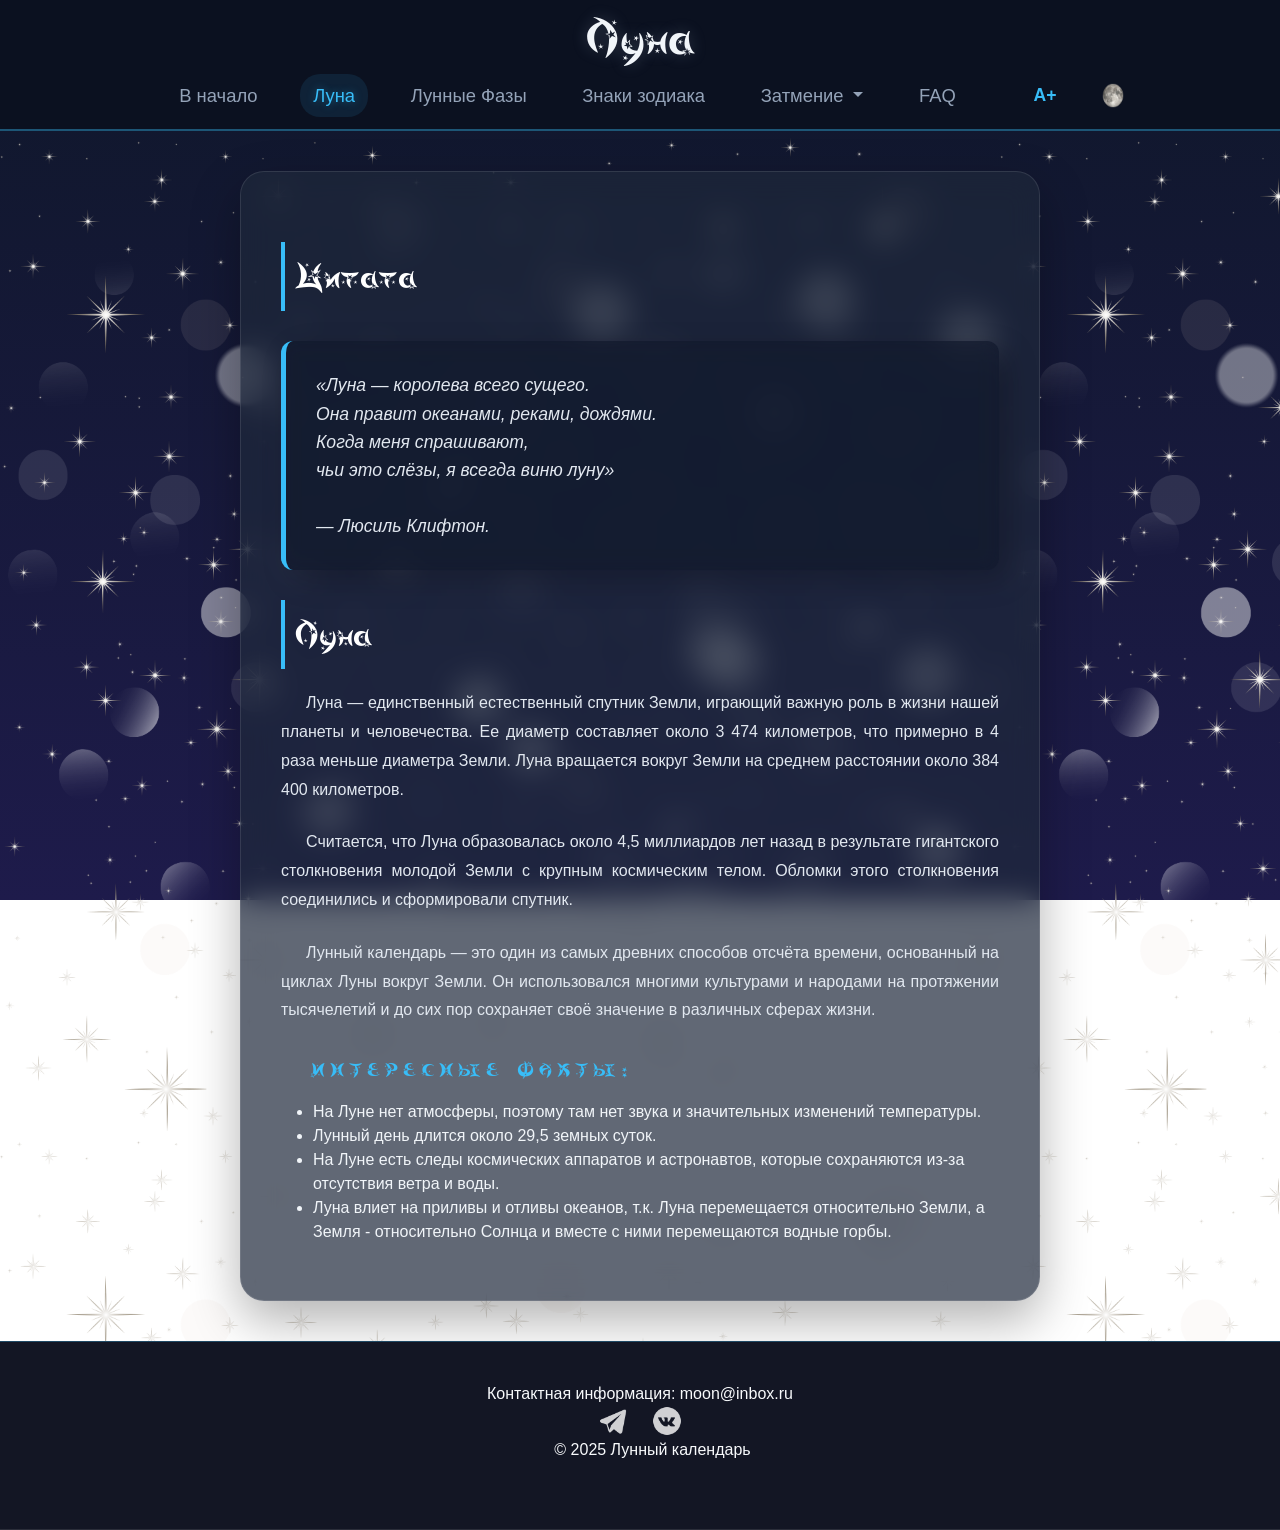
==== commit bf40d7a1: "Update page1.html" ====
--- a/pages/page1.html
+++ b/pages/page1.html
@@ -28,11 +28,11 @@
       <div class="collapse navbar-collapse" id="navbarNav">
         <ul class="navbar-nav ms-auto align-items-center">
           <li class="nav-item"><a class="nav-link" href="../index.html">В начало</a></li>
-          <li class="nav-item"><a class="nav-link" href="page1.html">Луна</a></li>
+          <li class="nav-item"><a class="nav-link active" href="page1.html">Луна</a></li>
           <li class="nav-item"><a class="nav-link" href="page2.html">Лунные Фазы</a></li>
           <li class="nav-item"><a class="nav-link" href="page3.html">Знаки зодиака</a></li>
           <li class="nav-item dropdown">
-            <a class="nav-link dropdown-toggle active" href="#" id="eclipseDrop" role="button"
+            <a class="nav-link dropdown-toggle" href="#" id="eclipseDrop" role="button"
               data-bs-toggle="dropdown">
               Затмение
             </a>
@@ -125,3 +125,4 @@
 </body>
 
 </html>
+
--- a/css/style.css
+++ b/css/style.css
@@ -88,6 +88,16 @@
   font-family: Georgia, serif;
 }
 
+h7 {
+  color: #ffffff;
+  font-family: 'Moonlight';
+  font-size: 1.8em;
+  padding-left: 20px;
+  margin: 30px 0 20px 0;
+  line-height: normal;
+  padding: 10px;
+}
+
 .stronger {
   color: #001031;
   font-size: 20px;
@@ -107,15 +117,15 @@
 }
 
 #font-toggle {
-    color: #38bdf8;
-    display: inline-flex;
-    align-items: center;
-    justify-content: center;
-    text-decoration: none;
+  color: #38bdf8;
+  display: inline-flex;
+  align-items: center;
+  justify-content: center;
+  text-decoration: none;
 }
 
 body.light-theme #font-toggle {
-    color: #1d014b;
+  color: #1d014b;
 }
 
 .footer-text {
@@ -163,12 +173,6 @@
   background-blend-mode: screen;
 }
 
-.row {
-  flex-direction: row;
-  flex-wrap: wrap;
-  gap: 2em;
-}
-
 .rowColumns {
   flex-direction: row;
   justify-content: center;
@@ -206,7 +210,7 @@
   max-height: 80vh;
 }
 
-.current-moon-block { 
+.current-moon-block {
   text-align: center;
   margin: 20px 0;
 }
@@ -216,7 +220,7 @@
 }
 
 body {
-  margin: 0;    
+  margin: 0;
   transition: zoom 0.3s ease;
   display: flex;
   flex-direction: column;
@@ -492,40 +496,40 @@
 }
 
 #doc-list-container {
-    margin-top: 20px;
-    width: 100%;
+  margin-top: 20px;
+  width: 100%;
 }
 
 .doc-item.clickable {
-    display: block;
-    text-decoration: none;
-    color: inherit;
-    transition: all 0.3s ease;
-    cursor: pointer;
-    border-left: 4px solid #38bdf8;
-    background: rgba(56, 189, 248, 0.1);
-    padding: 12px 20px;
-    margin-bottom: 10px;
-    border-radius: 8px;
-    font-family: sans-serif;
+  display: block;
+  text-decoration: none;
+  color: inherit;
+  transition: all 0.3s ease;
+  cursor: pointer;
+  border-left: 4px solid #38bdf8;
+  background: rgba(56, 189, 248, 0.1);
+  padding: 12px 20px;
+  margin-bottom: 10px;
+  border-radius: 8px;
+  font-family: sans-serif;
 }
 
 .doc-item.clickable:hover {
-    background: rgba(56, 189, 248, 0.25);
-    transform: translateX(10px);
-    box-shadow: 0 4px 15px rgba(0, 0, 0, 0.2);
-    color: #38bdf8;
+  background: rgba(56, 189, 248, 0.25);
+  transform: translateX(10px);
+  box-shadow: 0 4px 15px rgba(0, 0, 0, 0.2);
+  color: #38bdf8;
 }
 
 body.light-theme .doc-item.clickable {
-    background: #f1f5f9;
-    color: #1d014b;
-    border-left-color: #1d014b;
+  background: #f1f5f9;
+  color: #1d014b;
+  border-left-color: #1d014b;
 }
 
 body.light-theme .doc-item.clickable:hover {
-    background: #e2e8f0;
-    color: #4102a5;
+  background: #e2e8f0;
+  color: #4102a5;
 }
 
 /* Лунный фазы*/
@@ -678,6 +682,11 @@
   border-left-color: #08011d;
 }
 
+body.light-theme h7 {
+  color: #000000;
+  border-left-color: #08011d;
+}
+
 body.light-theme .zodiac-btn h2 {
   color: #02035a;
 }
@@ -813,3 +822,343 @@
   max-height: 1.3em;
   width: 100%;
 }
+
+body.light-theme .navbar {
+  background-color: #f8f9fa !important;
+}
+
+body.light-theme .navbar .nav-link {
+  color: #1d014b !important;
+}
+
+body.light-theme .navbar .nav-link:hover,
+body.light-theme .navbar .nav-link.active {
+  color: #4102a5 !important;
+}
+
+body.light-theme .dropdown-menu {
+  background-color: #ffffff;
+  border-color: #1d014b;
+}
+
+body.light-theme .dropdown-item {
+  color: #1d014b;
+}
+
+body.light-theme .dropdown-item:hover {
+  background-color: #ced8fd;
+  color: #1b1b1b;
+}
+
+body.light-theme .navbar-toggler-icon {
+  filter: invert(1);
+}
+
+body.light-theme .theme-btn span {
+  color: #1d014b;
+}
+
+body.light-theme .glass-element {
+  background: rgba(255, 255, 255, 0.9) !important;
+  border: 1px solid #ddd !important;
+  box-shadow: 0 4px 15px rgba(0, 0, 0, 0.1) !important;
+}
+
+body.light-theme .accordion-button {
+  color: #1d014b !important;
+  background-color: transparent !important;
+}
+
+body.light-theme .accordion-button:not(.collapsed) {
+  border-bottom: 1px solid #1d014b !important;
+}
+
+body.light-theme .accordion-button::after {
+  filter: brightness(0.2);
+}
+
+body.light-theme .accordion-body,
+body.light-theme .accordion-body p {
+  color: #333 !important;
+  background-color: transparent;
+}
+
+body.light-theme #resultsList li {
+  background: #ffffff;
+  border-left: 4px solid #1d014b;
+  color: #000;
+  box-shadow: 0 4px 10px rgba(0, 0, 0, 0.05);
+  border-radius: 12px;
+  padding: 15px 20px;
+  margin-bottom: 15px;
+  font-size: 1.1rem;
+  list-style: none;
+  transition: 0.3s;
+}
+
+body.light-theme #resultsList li:hover {
+  transform: translateX(5px);
+  box-shadow: 0 6px 15px rgba(0, 0, 0, 0.1);
+  background: #f8f8ff;
+}
+
+body.light-theme .btn-hide {
+  background: transparent;
+  border: 2px solid #1d014b;
+  color: #1d014b;
+}
+
+body.light-theme .btn-hide:hover {
+  background: #1d014b;
+  color: #fff;
+}
+
+
+/* bootstrap */
+.navbar {
+  background-color: #0b1120 !important;
+  border-bottom: 2px solid rgba(56, 189, 248, 0.4);
+  padding: 12px 0;
+  z-index: 1000;
+}
+
+.nav-link {
+  padding: 0.5rem 0.8rem !important; 
+  color: #94a3b8 !important; 
+  border-radius: 20px;
+  font-weight: 500;
+  margin: 0 10px;
+  transition: 0.3s;
+}
+
+.nav-link:hover,
+.nav-link.active {
+  color: #38bdf8 !important; 
+  background: rgba(56, 189, 248, 0.1);
+  text-shadow: 0 0 8px rgba(56, 189, 248, 0.4);
+}
+
+.nav-item {
+  margin: 0 5px;
+}
+
+.dropdown-menu {
+  background: rgba(15, 23, 42, 0.95);
+  backdrop-filter: blur(10px);
+  border: 1px solid rgba(56, 189, 248, 0.3);
+  border-radius: 15px;
+  margin-top: 10px;
+}
+
+.dropdown-item {
+  color: #94a3b8;
+  padding: 10px 20px;
+  transition: 0.3s;
+}
+
+.dropdown-item:hover {
+  background: rgba(56, 189, 248, 0.1);
+  color: #38bdf8;
+}
+
+.theme-controls {
+  display: flex;
+  align-items: center;
+  gap: 10px;
+  margin-left: 15px;
+}
+
+.theme-controls {
+  display: flex;
+  align-items: center;
+  gap: 20px;
+  margin-left: 30px;
+}
+
+/* Карусель (анимация затмения) */
+.carousel-eclipse {
+  max-width: 90%;
+  margin: 0 auto;
+}
+
+.carousel-item img {
+  width: 100%;
+  height: auto;
+  border-radius: 20px;
+}
+
+.progress {
+  background-color: rgba(255, 255, 255, 0.1);
+  height: 10px;
+  border-radius: 10px;
+}
+
+.glass-element {
+  background: rgba(15, 23, 42, 0.4) !important;
+  backdrop-filter: blur(15px);
+  border: 1px solid rgba(56, 189, 248, 0.3) !important;
+  border-radius: 25px !important;
+  padding: 15px;
+  margin-bottom: 40px;
+}
+
+.accordion-item {
+  background: transparent !important;
+  border: none !important;
+}
+
+.accordion-button {
+  background: transparent !important;
+  color: #38bdf8 !important;
+  font-family: 'Moonlight', sans-serif;
+  font-size: 1.8rem !important;
+  border: none !important;
+  box-shadow: none !important;
+  padding: 20px !important;
+}
+
+.accordion-button:not(.collapsed) {
+  border-bottom: 1px solid rgba(56, 189, 248, 0.3) !important;
+  margin-bottom: 15px;
+}
+
+.accordion-button::after {
+  filter: invert(72%) sepia(95%) saturate(321%) hue-rotate(175deg);
+}
+
+.accordion-body {
+  color: #001b3f !important;
+  padding: 10px 20px 30px !important;
+}
+
+.btn-hide {
+  background: transparent;
+  border: 2px solid rgba(56, 189, 248, 0.5);
+  color: #38bdf8;
+  border-radius: 50px;
+  padding: 10px 30px;
+  font-family: 'Moonlight';
+  text-transform: uppercase;
+  letter-spacing: 1px;
+  transition: 0.3s;
+  display: inline-block;
+  margin-top: 15px;
+}
+
+.btn-hide:hover {
+  background: rgba(56, 189, 248, 0.2);
+  border-color: #38bdf8;
+  color: #fff;
+  transform: translateY(-2px);
+}
+
+#resultsList li {
+  list-style: none;
+  padding: 15px;
+  margin-bottom: 10px;
+  background: rgba(255, 255, 255, 0.05);
+  border-radius: 12px;
+  font-size: 1.2rem;
+  border-left: 4px solid #38bdf8;
+}
+
+.custom-eclipse-accordion {
+  margin-top: -20px !important;
+  padding: 5px 15px !important;
+}
+
+.custom-eclipse-accordion h7 {
+  margin: 0 !important;
+  padding: 0 !important;
+  display: block;
+}
+
+.navbar .container {
+  background-image: none !important;
+  animation: none;
+}
+
+body.light-theme .form-label,
+body.light-theme .form-check-label {
+  color: #1d014b !important;
+}
+
+body.light-theme .form-control,
+body.light-theme .form-select {
+  background: #fff !important;
+  color: #000 !important;
+  border-color: #1d014b !important;
+}
+
+body.light-theme .form-check-input {
+  background: #fff;
+  border-color: #1d014b;
+}
+
+/* Стили для списка видов затмений */
+.eclipse-types-list {
+    list-style-type: none;
+    padding-left: 0;
+    margin: 1.5rem 0;
+}
+
+.eclipse-types-list li {
+    position: relative;
+    padding-left: 2rem;
+    margin-bottom: 1rem;
+    line-height: 1.6;
+    color: #e2e8f0;
+    font-weight: 450;
+    text-align: justify;
+}
+
+.eclipse-types-list li::before {
+    content: "◼";
+    position: absolute;
+    left: 0;
+    top: 0;
+    color: #38bdf8;
+    font-size: 1.0rem;
+    line-height: 1.6;
+}
+
+/* Светлая тема */
+body.light-theme .eclipse-types-list li {
+    color: #1d014b;
+}
+
+body.light-theme .eclipse-types-list li::before {
+    color: #1d014b;
+}
+
+.glass-element form {
+    font-size: 1.2rem;
+}
+
+.glass-element form .form-label,
+.glass-element form .form-check-label,
+.glass-element form .topics-list label,
+.glass-element form input,
+.glass-element form select,
+.glass-element form button {
+    font-size: 1.2rem;
+}
+
+.glass-element form .form-control,
+.glass-element form .form-select {
+    font-size: 1.2rem;
+    padding: 0.6rem 1rem; /* чуть увеличим поля для комфорта */
+}
+
+/* Сообщение об ошибке (оставляем меньший шрифт для заметки) */
+#agreementError {
+    font-size: 1rem;
+}
+
+/* Адаптация для светлой темы, если нужно */
+body.light-theme .glass-element form .form-control,
+body.light-theme .glass-element form .form-select {
+    background-color: #fff;
+    color: #000;
+    border-color: #1d014b;
+}
